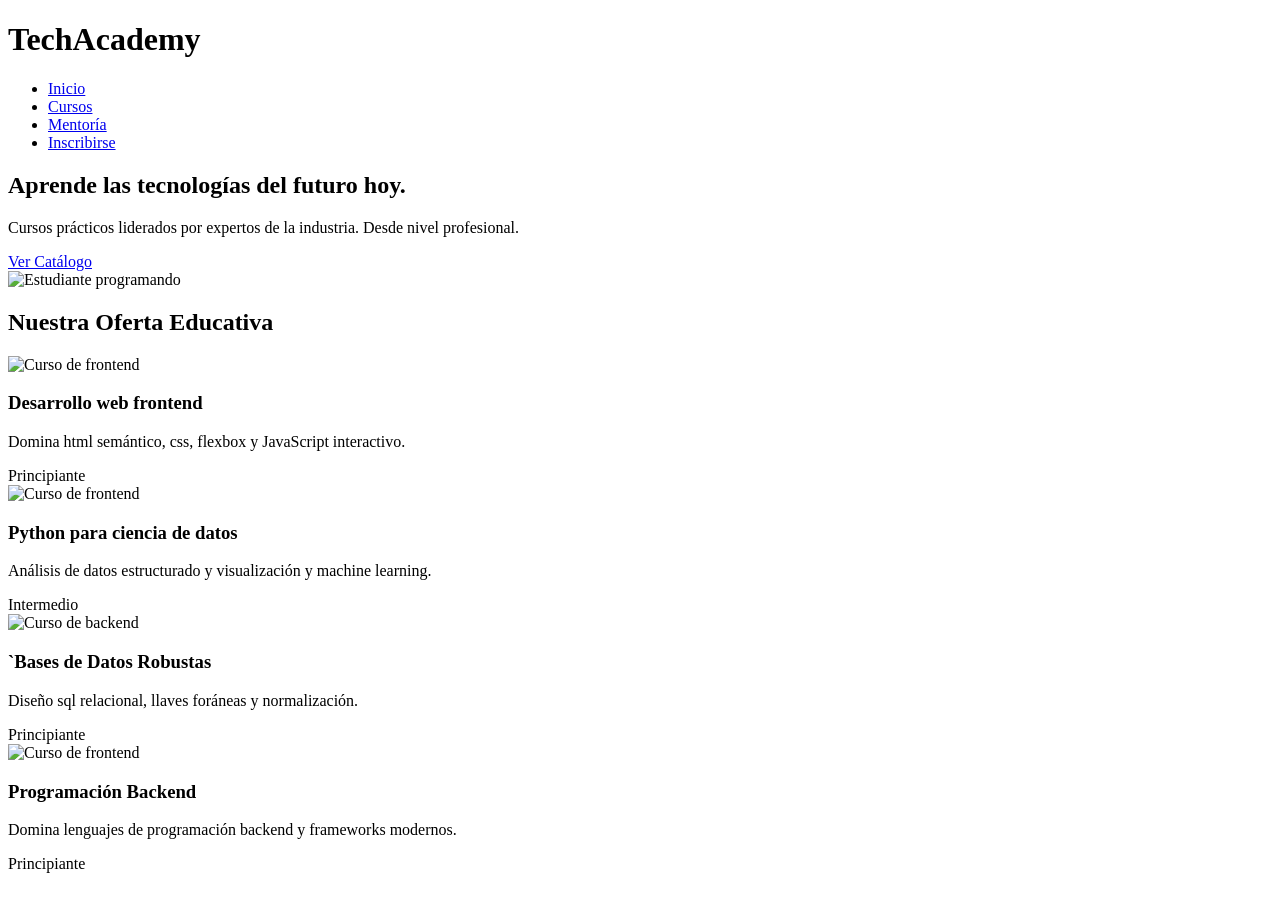
==== index.html @ c78f7b6b "Add files via upload" ====
<!DOCTYPE html>
<html lang="es">
    <head>
    <meta charset="UTF-8">
    <meta name="viweport" content="width=device-width, initial -s">

    <title>TechAcademy</title>
    <link rel="stylesheet" href="CSS/miEstilo.css">
    <link rel="preconnect" href="https://fonts.googleapis.com">
<link rel="preconnect" href="https://fonts.gstatic.com" crossorigin>
<link href="https://fonts.googleapis.com/css2?family=Roboto+Mono:ital,wght@0,100..700;1,100..700&display=swap" rel="stylesheet">
    </head>
    <body>
        <header>
            <div id="logo">
                <h1>TechAcademy</h1>
            </div>
            <nav class="menu">
                <ul>
                    <li><a href="index.html">Inicio</a></li>
                    <li><a href="cursos.html">Cursos</a></li>
                    <li><a href="mentorias.html">Mentoría</a></li>
                    <li><a href="inscripcion.html" class="btn_destacado">Inscribirse</a></li>
                </ul>
            </nav>
        </header>
        <!--zona contenidos-->
        <main>
            <section class="hero">
                <div class="hero_contenido">
                    <h2>Aprende las tecnologías del futuro hoy.</h2>
                    <p>Cursos prácticos liderados por expertos de la industria. Desde nivel profesional.</p>
                    <a href="#catalogo" class="btn_accion">Ver Catálogo</a>
                </div>
                <div class="hero_imagen">
                    <img src="images/img1.jpg" alt="Estudiante programando">
                </div>

            </section>

            <section id="catalogo">
                <h2>Nuestra Oferta Educativa</h2>
                <div class="grid_cursos">
                    <article class="tarjeta_curso">
                        <img src="images/img2.jpg" alt="Curso de frontend">
                        <div class="info_curso">
                            <h3>Desarrollo web frontend</h3>
                            <p>Domina html semántico, css, flexbox y JavaScript interactivo.</p>
                            <span class="nivel">Principiante</span>
                        </div>
                    </article>
                    <article class="tarjeta_curso">
                        <img src="images/img3.jpg" alt="Curso de frontend">
                        <div class="info_curso">
                            <h3>Python para ciencia de datos</h3>
                            <p>Análisis de datos estructurado y visualización y machine learning.</p>
                            <span class="nivel">Intermedio</span>
                        </div>
                    </article>
                    <article class="tarjeta_curso">
                        <img src="images/img4.jpg" alt="Curso de backend">
                        <div class="info_curso">
                            <h3>`Bases de Datos Robustas</h3>
                            <p>Diseño sql relacional, llaves foráneas y normalización.</p>
                            <span class="nivel">Principiante</span>
                        </div>
                    </article>
                                        <article class="tarjeta_curso">
                        <img src="images/img2.jpg" alt="Curso de frontend">
                        <div class="info_curso">
                            <h3>Programación Backend</h3>
                            <p>Domina lenguajes de programación backend y frameworks modernos.</p>
                            <span class="nivel">Principiante</span>
                        </div>
                    </article>
                </div>
            </section>
        </main>
    </body>
</html>
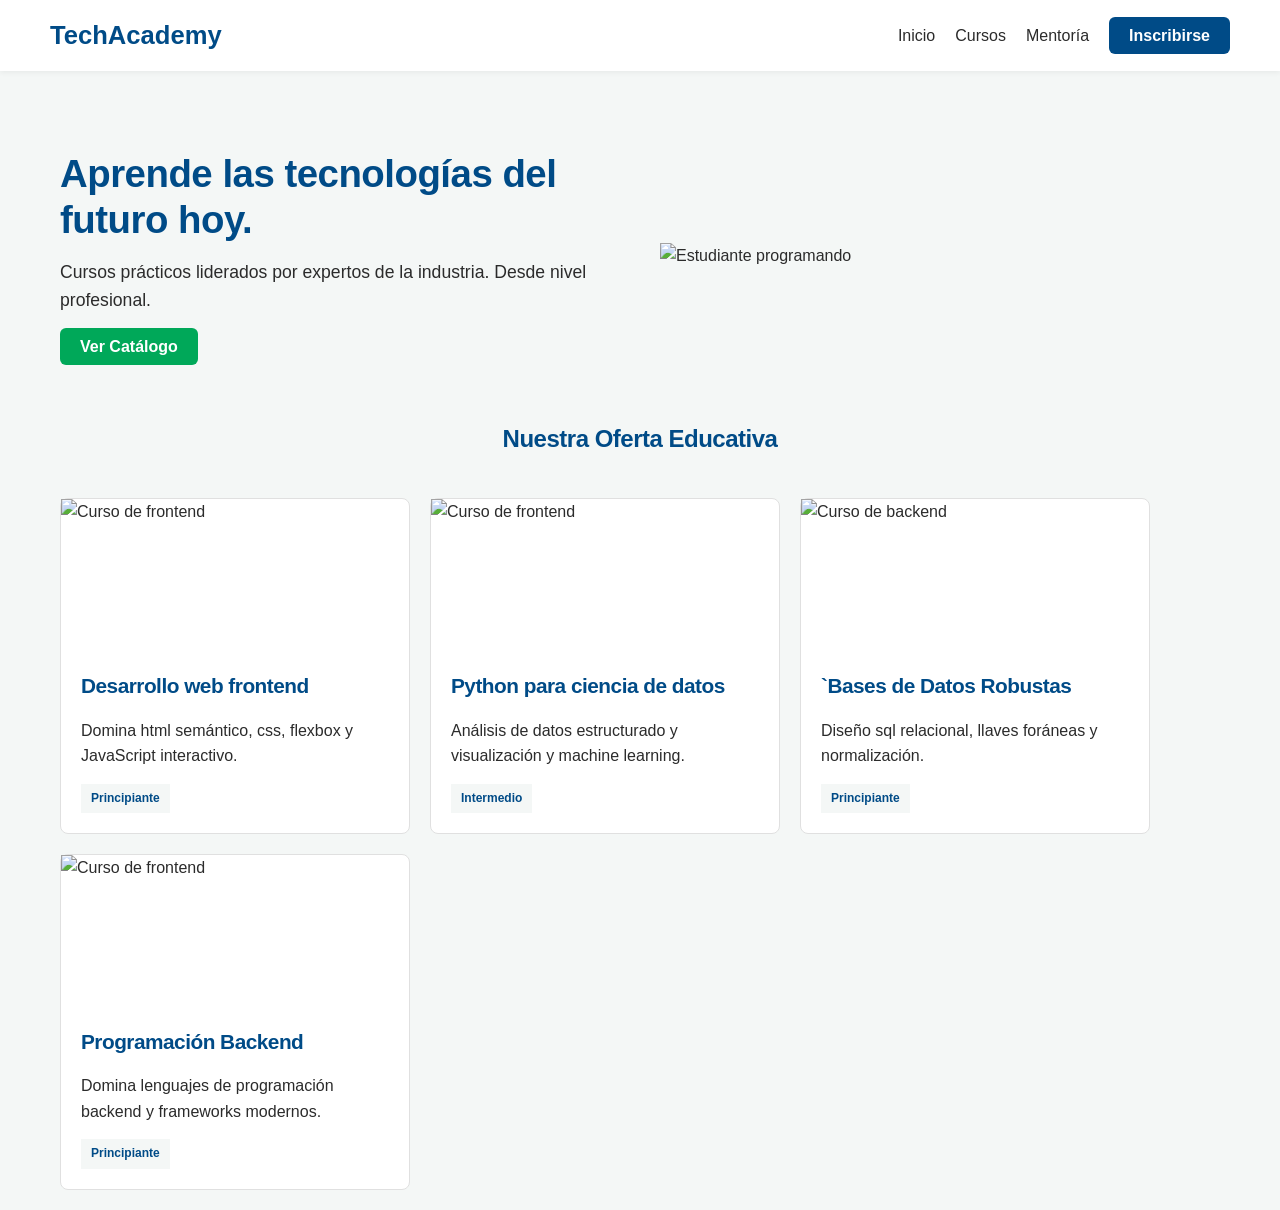
==== commit aaa55241: "Update index.html Corrección de ruta a CSS" ====
--- a/index.html
+++ b/index.html
@@ -5,7 +5,7 @@
     <meta name="viweport" content="width=device-width, initial -s">
 
     <title>TechAcademy</title>
-    <link rel="stylesheet" href="CSS/miEstilo.css">
+    <link rel="stylesheet" href="miEstilo.css">
     <link rel="preconnect" href="https://fonts.googleapis.com">
 <link rel="preconnect" href="https://fonts.gstatic.com" crossorigin>
 <link href="https://fonts.googleapis.com/css2?family=Roboto+Mono:ital,wght@0,100..700;1,100..700&display=swap" rel="stylesheet">
@@ -77,4 +77,4 @@
             </section>
         </main>
     </body>
-</html>+</html>
--- a/miEstilo.css
+++ b/miEstilo.css
@@ -0,0 +1,190 @@
+@font-face {
+    font-family: 'MonsteDescargada';
+    src: url('../fonts/Montserrat/static/Montserrat-Regular.ttf');
+}
+:root{
+    --color_principa: #004b87;
+    --color_secundario: #00a859;
+    --color_oscuro: #2b2b2b;
+    --color_claro: #ffffff;
+    --color_fondo: #f4f7f6;
+    --color_borde: #e0e0e0;
+    --fuente_titulo: 'Open Sans', sans-serif;
+    --fuente_cuerpo: 'MonseDescargada', Arial, sans-serif;
+}
+*{
+    margin: 0;
+    padding: 0;
+    box-sizing: border-box;
+}
+body{
+    background-color: #f4f7f6;
+    color: var(--color_oscuro);
+    line-height: 1.6;
+    font-family: var(--fuente_cuerpo);
+}
+#h1, h2, h3{
+    font-family: var(--fuente_titulo);
+    font-weight: 700;
+    letter-spacing: -0.5px;
+    margin-bottom: 15px;
+}
+ul{
+    list-style:none;
+}
+a{
+    text-decoration: none;
+    color: var(--color_oscuro);
+    font-family: var(--fuente_titulo)
+}
+
+header{
+    background-color: var(--color_claro);
+    padding:15px 50px;
+    display: flex;
+    justify-content: space-between;
+    align-items: center;
+    box-shadow: 0 2px 5px rgba(0, 0, 0, 0.05);
+    position: sticky;
+    top: 0;
+    z-index: 1000;
+}
+#logo h1{
+    color: var(--color_principa);
+    font-size: 1.6rem;
+    font-weight: 800;
+    margin-bottom: 0;
+}
+
+.menu ul{
+    display: flex;
+    gap: 20px;
+    align-items:center;
+}
+menu. a{
+    font-size:0.5rem;
+    font-weight: 600;
+}
+.menu a:hover{
+    color: var(--color_principa)
+}
+
+.btn_destacado{
+    padding: 10px 20px;
+    border-radius: 6px;
+    font-weight: 700;
+}
+
+.btn_destacado ,.btn_accion{
+    padding: 10px 20px;
+    border-radius: 6px;
+    font-weight: 700;
+}
+.btn_destacado{
+    background-color: var(--color_principa);
+    color: var(--color_claro);
+}
+
+.btn_accion{
+    background-color: var(--color_secundario);
+    color: var(--color_claro);
+}
+.btn_accion:hover{
+    background-color: var(--color_principa);
+    color: var(--color_claro);
+}
+/*hero*/
+.hero{
+    display: flex;
+    align-items: center;
+    gap: 40px;
+    padding: 60px 0;
+    flex-wrap: wrap;
+}
+.hero_contenido, .hero_imagen{
+    flex: 1 1 300px;
+}
+img{
+    max-width:100%;
+    height:auto;
+    display:block;
+}
+.hero_contenido h2{
+    font-size:2.4rem;
+    color: var(--color_principa);
+    line-height: 1.2;
+}
+.hero_contenido p{
+    font-size: 1.1rem;
+    margin-bottom: 20px;
+}
+main{
+    max-width: 1200px;
+    margin: 0 auto;
+    padding: 20px 20px;
+}
+
+/*grid de cursos*/
+#catalogo{
+    padding: 0;
+}
+
+#catalogo h2{
+    text-align: center;
+    color: var(--color_principa);
+    margin-bottom: 40px;
+}
+
+.grid_cursos{
+    display: flex;
+    flex-wrap: wrap;
+    gap: 20px;
+}
+.tarjeta_curso{
+    background-color: var(--color_claro);
+    border: 1px solid var(--color_borde);
+    border-radius: 8px;
+    flex: 1 1 280px;
+    display: flex;
+    flex-direction: column;
+    max-width: 350px;
+    transition: transform 0.5s ease, box-shadow 0.5s ease;
+}
+
+.tarjeta_curso:hover{
+    transform: translateY(-5px);
+    box-shadow: 0 6px 18px rgba(0, 0, 0, 0.1);
+}
+.tarjeta_curso img{
+    height: 150px;
+    width: 100%;
+    object-fit: cover;
+}
+
+.info_curso{
+    padding: 20px;
+    flex-grow: 1;
+    display: flex;
+    flex-direction: column;
+}
+.info_curso h3{
+    font-size: 1.3rem;
+    color: var(--color_principa);
+    margin-bottom: 15px;
+}
+
+.info_curso p{
+    flex-grow: 1;
+    margin-bottom: 15px;
+    color: var(--color_oscuro);
+}
+
+.nivel{
+    background-color: var(--color_fondo);
+    color: var(--color_principa);
+    font-family: var(--fuente_titulo);
+    padding: 5px 10px;
+    font-size: 0.75rem;
+    font-weight: 700;
+    align-self: flex-start;
+}
